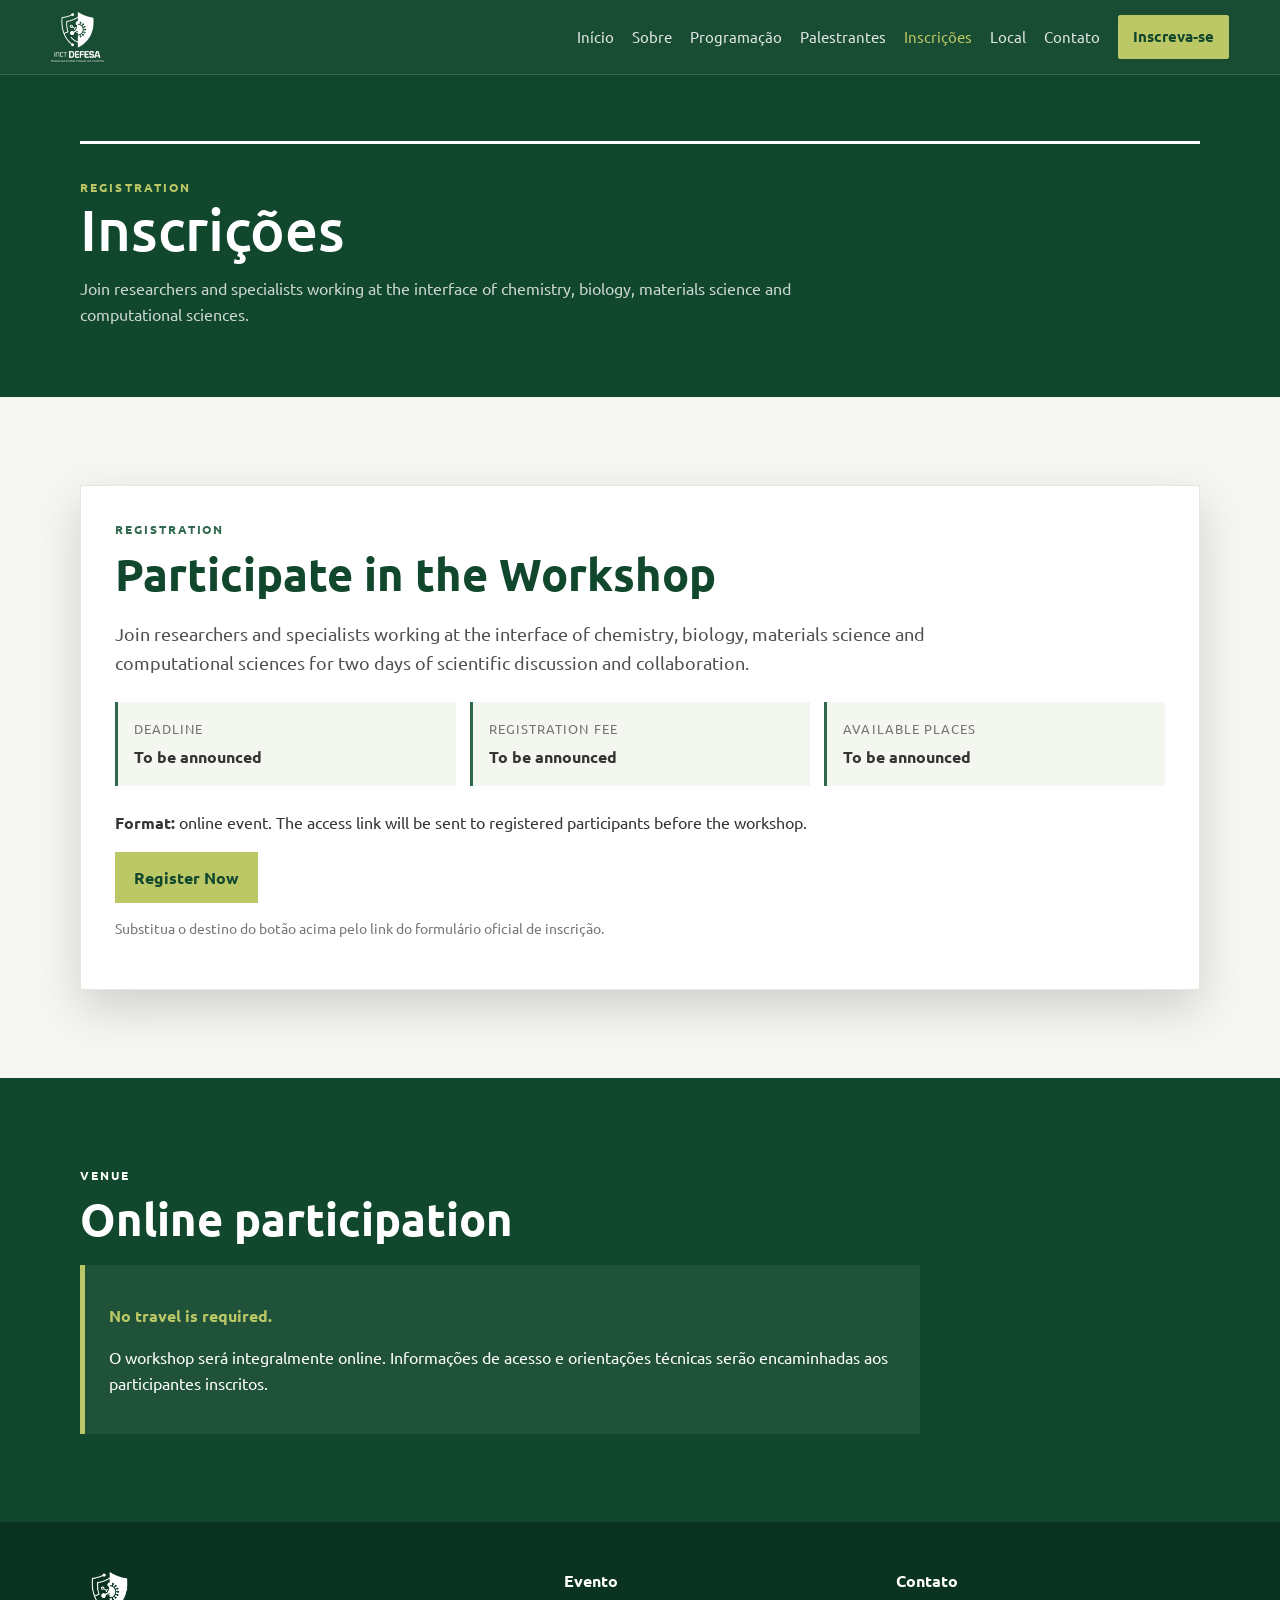
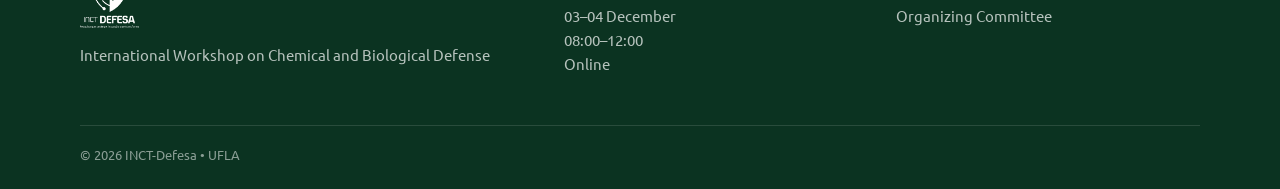
==== inscricoes.html @ 9eddd12d "Update inscricoes.html" ====
<!doctype html><html lang="pt-BR"><head><meta charset="utf-8"><meta name="viewport" content="width=device-width,initial-scale=1"><title>Inscrições | International Workshop</title><link rel="preconnect" href="https://fonts.googleapis.com"><link rel="preconnect" href="https://fonts.gstatic.com" crossorigin><link href="https://fonts.googleapis.com/css2?family=Ubuntu:wght@400;500;700&display=swap" rel="stylesheet"><style>
:root{
  --green-900:#11472d;
  --green-700:#30694e;
  --green-500:#658b58;
  --lime:#bcc766;
  --graphite:#343434;
  --white:#ffffff;
  --offwhite:#f6f7f3;
  --line:rgba(255,255,255,.78);
  --shadow:0 18px 45px rgba(0,0,0,.16);
}

*{box-sizing:border-box}
html{scroll-behavior:smooth}
body{
  margin:0;
  font-family:Ubuntu, Arial, sans-serif;
  color:var(--graphite);
  background:var(--offwhite);
  line-height:1.6;
}
a{color:inherit;text-decoration:none}
img{max-width:100%;display:block}

.site-header{
  position:sticky;
  top:0;
  z-index:100;
  background:rgba(17,71,45,.97);
  border-bottom:1px solid rgba(255,255,255,.14);
  backdrop-filter:blur(10px);
}
.nav-wrap{
  width:min(1180px,92vw);
  margin:auto;
  min-height:74px;
  display:flex;
  align-items:center;
  justify-content:space-between;
  gap:24px;
}
.brand{
  display:flex;
  align-items:center;
  gap:12px;
  color:#fff;
  font-weight:700;
  letter-spacing:.04em;
}
.brand-mark{
  width:42px;height:48px;
  border:2px solid #fff;
  border-radius:5px 5px 16px 16px;
  display:grid;place-items:center;
  font-weight:500;
  position:relative;
}
.brand-mark:before{
  content:"";
  position:absolute;
  inset:5px;
  border-left:1px solid rgba(255,255,255,.75);
}
.brand small{display:block;font-size:.68rem;font-weight:400;letter-spacing:.11em;opacity:.78}
.brand strong{font-size:1rem}
nav{display:flex;align-items:center;gap:18px;flex-wrap:wrap;justify-content:flex-end}
nav a{color:#fff;font-size:.93rem;opacity:.86;transition:.2s}
nav a:hover,nav a.active{opacity:1;color:var(--lime)}
.cta{
  border:1px solid var(--lime);
  background:var(--lime);
  color:var(--green-900)!important;
  padding:9px 14px;
  border-radius:2px;
  font-weight:700;
  opacity:1!important;
}

.hero{
  min-height:calc(100vh - 74px);
  background:var(--green-900);
  color:#fff;
  display:grid;
  grid-template-columns:minmax(190px,23%) 1fr;
}
.visual-rail{
  position:relative;
  overflow:hidden;
  background:
    radial-gradient(circle at 62% 20%, rgba(188,199,102,.15) 0 4%, transparent 4.5%),
    radial-gradient(circle at 35% 56%, rgba(255,255,255,.08) 0 8%, transparent 8.5%),
    linear-gradient(180deg,#0c3824,#154e34);
  border-right:1px solid rgba(255,255,255,.1);
}
.visual-rail:before,
.visual-rail:after{
  content:"";
  position:absolute;
  border:1px solid rgba(255,255,255,.12);
  border-radius:50%;
}
.visual-rail:before{width:280px;height:280px;left:-110px;top:90px;box-shadow:0 0 0 32px rgba(188,199,102,.03),0 0 0 64px rgba(255,255,255,.025)}
.visual-rail:after{width:160px;height:160px;right:-60px;bottom:120px;box-shadow:0 0 0 24px rgba(255,255,255,.03)}
.rail-label{
  position:absolute;
  left:18px;
  top:50%;
  transform:translateY(-50%) rotate(-90deg);
  transform-origin:left top;
  white-space:nowrap;
  font-weight:700;
  letter-spacing:.08em;
  font-size:.84rem;
}
.rail-dots{position:absolute;inset:0;background-image:radial-gradient(rgba(255,255,255,.15) 1px,transparent 1px);background-size:32px 32px;opacity:.14}

.hero-main{
  width:min(930px,88%);
  margin:auto;
  padding:68px 0 76px;
}
.hero-brand{
  display:flex;
  align-items:center;
  justify-content:flex-end;
  gap:12px;
  margin-bottom:22px;
}
.hero-brand .brand-mark{width:52px;height:60px}
.hero-brand strong{font-size:1.35rem;letter-spacing:.03em}
.hero-rule{height:3px;background:#fff;opacity:.86;margin:0 0 46px}
.eyebrow{text-transform:uppercase;letter-spacing:.17em;font-size:.78rem;color:var(--lime);font-weight:700}
h1,h2,h3{font-family:Ubuntu, Arial, sans-serif;line-height:1.08;margin-top:0}
h1{font-size:clamp(2.35rem,5vw,5rem);font-weight:500;max-width:980px;margin-bottom:22px}
.hero-subtitle{font-size:clamp(1rem,1.6vw,1.28rem);max-width:760px;color:rgba(255,255,255,.82);margin-bottom:34px}
.event-meta{display:flex;gap:12px;flex-wrap:wrap;margin:24px 0 34px}
.meta-pill{border:1px solid rgba(255,255,255,.28);padding:9px 13px;background:rgba(255,255,255,.04)}
.hero-actions{display:flex;gap:12px;flex-wrap:wrap}
.btn{display:inline-block;padding:12px 18px;border:1px solid currentColor;font-weight:700;transition:.2s}
.btn-primary{background:var(--lime);color:var(--green-900);border-color:var(--lime)}
.btn-secondary{color:#fff;border-color:rgba(255,255,255,.7)}
.btn:hover{transform:translateY(-1px)}

.section{padding:88px 0}
.container{width:min(1120px,90vw);margin:auto}
.section-kicker{text-transform:uppercase;letter-spacing:.16em;color:var(--green-700);font-size:.76rem;font-weight:700;margin-bottom:10px}
.section h2{font-size:clamp(2rem,3.5vw,3.5rem);color:var(--green-900);margin-bottom:22px}
.lead{font-size:1.13rem;max-width:820px;color:#505050}

.panel{
  background:#fff;
  border:1px solid #e6e8e2;
  box-shadow:var(--shadow);
  padding:28px;
}
.grid-2{display:grid;grid-template-columns:repeat(2,minmax(0,1fr));gap:22px}
.grid-4{display:grid;grid-template-columns:repeat(4,minmax(0,1fr));gap:16px}
.theme-card{background:#fff;border-top:4px solid var(--green-900);padding:24px 20px;min-height:140px;box-shadow:0 10px 28px rgba(0,0,0,.08)}
.theme-card h3{font-size:1.1rem;color:var(--green-900);margin-bottom:9px}
.theme-card p{margin:0;color:#626262;font-size:.94rem}

.dark-section{background:var(--green-900);color:#fff}
.dark-section h2,.dark-section .section-kicker{color:#fff}
.dark-section .lead{color:rgba(255,255,255,.78)}
.online-box{border-left:5px solid var(--lime);padding:22px 24px;background:rgba(255,255,255,.06);max-width:840px}
.online-box strong{color:var(--lime)}

.schedule-day{margin-top:34px}
.schedule-title{display:flex;align-items:end;justify-content:space-between;gap:18px;border-bottom:2px solid var(--green-900);padding-bottom:12px;margin-bottom:0}
.schedule-title h3{margin:0;color:var(--green-900);font-size:1.4rem}
.schedule-row{display:grid;grid-template-columns:130px 1fr;gap:24px;padding:17px 14px;border-bottom:1px solid #e5e5df;background:#fff}
.schedule-row:nth-child(even){background:#f8f9f5}
.schedule-time{font-weight:700;color:var(--green-700)}
.schedule-row strong{color:var(--green-900)}

.speaker-grid{display:grid;grid-template-columns:repeat(2,minmax(0,1fr));gap:22px}
.speaker-card{background:#fff;border:1px solid #e5e8e1;display:grid;grid-template-columns:150px 1fr;min-height:210px}
.speaker-photo{background:linear-gradient(145deg,var(--green-700),var(--green-900));display:grid;place-items:center;color:rgba(255,255,255,.75);font-size:.8rem;text-align:center;padding:12px}
.speaker-info{padding:22px}
.speaker-info h3{color:var(--green-900);margin-bottom:8px}
.speaker-info p{margin:.35rem 0;color:#5f5f5f}

.registration-box{background:#fff;border:1px solid #e5e8e1;padding:34px;box-shadow:var(--shadow)}
.registration-list{display:grid;grid-template-columns:repeat(3,minmax(0,1fr));gap:14px;margin:24px 0}
.registration-list div{background:#f4f6f0;border-left:3px solid var(--green-700);padding:16px}
.registration-list small{display:block;text-transform:uppercase;letter-spacing:.08em;color:#737373;margin-bottom:5px}

.site-footer{background:#0b3321;color:#fff;padding:50px 0 24px}
.footer-grid{display:grid;grid-template-columns:1.5fr 1fr 1fr;gap:28px}
.site-footer h3{font-size:1rem;margin-bottom:10px}
.site-footer p,.site-footer a{color:rgba(255,255,255,.7);font-size:.93rem}
.footer-bottom{border-top:1px solid rgba(255,255,255,.12);margin-top:34px;padding-top:18px;font-size:.82rem;color:rgba(255,255,255,.52)}

.page-hero{background:var(--green-900);color:#fff;padding:66px 0 54px}
.page-hero .container{border-top:3px solid #fff;padding-top:34px}
.page-hero h1{font-size:clamp(2.3rem,4.5vw,4.7rem);margin-bottom:12px}
.page-hero p{max-width:760px;color:rgba(255,255,255,.78)}

@media (max-width:900px){
  nav{gap:11px}nav a{font-size:.84rem}
  .hero{grid-template-columns:1fr}.visual-rail{display:none}.hero-main{width:min(92%,850px)}
  .grid-4{grid-template-columns:repeat(2,minmax(0,1fr))}
  .speaker-grid{grid-template-columns:1fr}
  .footer-grid{grid-template-columns:1fr 1fr}
  .registration-list{grid-template-columns:1fr}
}
@media (max-width:680px){
  .nav-wrap{align-items:flex-start;padding:14px 0;flex-direction:column}
  nav{justify-content:flex-start}
  .grid-2,.grid-4{grid-template-columns:1fr}
  .schedule-row{grid-template-columns:1fr;gap:4px}
  .speaker-card{grid-template-columns:1fr}.speaker-photo{min-height:120px}
  .footer-grid{grid-template-columns:1fr}
  h1{font-size:2.5rem}
}


/* ===== LOGOS OFICIAIS ===== */
.site-header .brand img {
  height: 50px;
  width: auto;
  max-width: 185px;
  object-fit: contain;
  display: block;
}
.hero-brand img {
  height: 82px;
  width: auto;
  max-width: 280px;
  object-fit: contain;
  display: block;
}
.site-footer .brand img {
  height: 56px;
  width: auto;
  max-width: 200px;
  object-fit: contain;
  display: block;
}
@media (max-width:680px){
  .site-header .brand img { height: 44px; max-width: 165px; }
  .hero-brand img { height: 64px; max-width: 220px; }
  .site-footer .brand img { height: 50px; max-width: 180px; }
}

</style></head><body>
<header class="site-header"><div class="nav-wrap"><a class="brand" href="index.html"><img src="Logo3.png" alt="Logo oficial do INCT-Defesa"></a><nav><a href="index.html">Início</a><a href="sobre.html">Sobre</a><a href="programacao.html">Programação</a><a href="palestrantes.html">Palestrantes</a><a class="active" href="inscricoes.html">Inscrições</a><a href="index.html#local">Local</a><a href="index.html#contato">Contato</a><a class="cta" href="inscricoes.html">Inscreva-se</a></nav></div></header>
<section class="page-hero"><div class="container"><div class="eyebrow">Registration</div><h1>Inscrições</h1><p>Join researchers and specialists working at the interface of chemistry, biology, materials science and computational sciences.</p></div></section>
<main class="section"><div class="container"><div class="registration-box"><div class="section-kicker">Registration</div><h2>Participate in the Workshop</h2><p class="lead">Join researchers and specialists working at the interface of chemistry, biology, materials science and computational sciences for two days of scientific discussion and collaboration.</p>
<div class="registration-list"><div><small>Deadline</small><strong>To be announced</strong></div><div><small>Registration fee</small><strong>To be announced</strong></div><div><small>Available places</small><strong>To be announced</strong></div></div>
<p><strong>Format:</strong> online event. The access link will be sent to registered participants before the workshop.</p>
<a class="btn btn-primary" href="#" aria-label="Inserir link do formulário de inscrição">Register Now</a>
<p style="margin-top:14px;color:#777;font-size:.9rem">Substitua o destino do botão acima pelo link do formulário oficial de inscrição.</p></div></div></main>
<section class="section dark-section"><div class="container"><div class="section-kicker">Venue</div><h2>Online participation</h2><div class="online-box"><p><strong>No travel is required.</strong></p><p>O workshop será integralmente online. Informações de acesso e orientações técnicas serão encaminhadas aos participantes inscritos.</p></div></div></section>
<footer class="site-footer"><div class="container"><div class="footer-grid"><div><div class="brand"><img src="Logo3.png" alt="Logo oficial do INCT-Defesa"></div><p>International Workshop on Chemical and Biological Defense</p></div><div><h3>Evento</h3><p>03–04 December<br>08:00–12:00<br>Online</p></div><div><h3>Contato</h3><p><a href="index.html#contato">Organizing Committee</a></p></div></div><div class="footer-bottom">© 2026 INCT-Defesa • UFLA</div></div></footer>
</body></html>
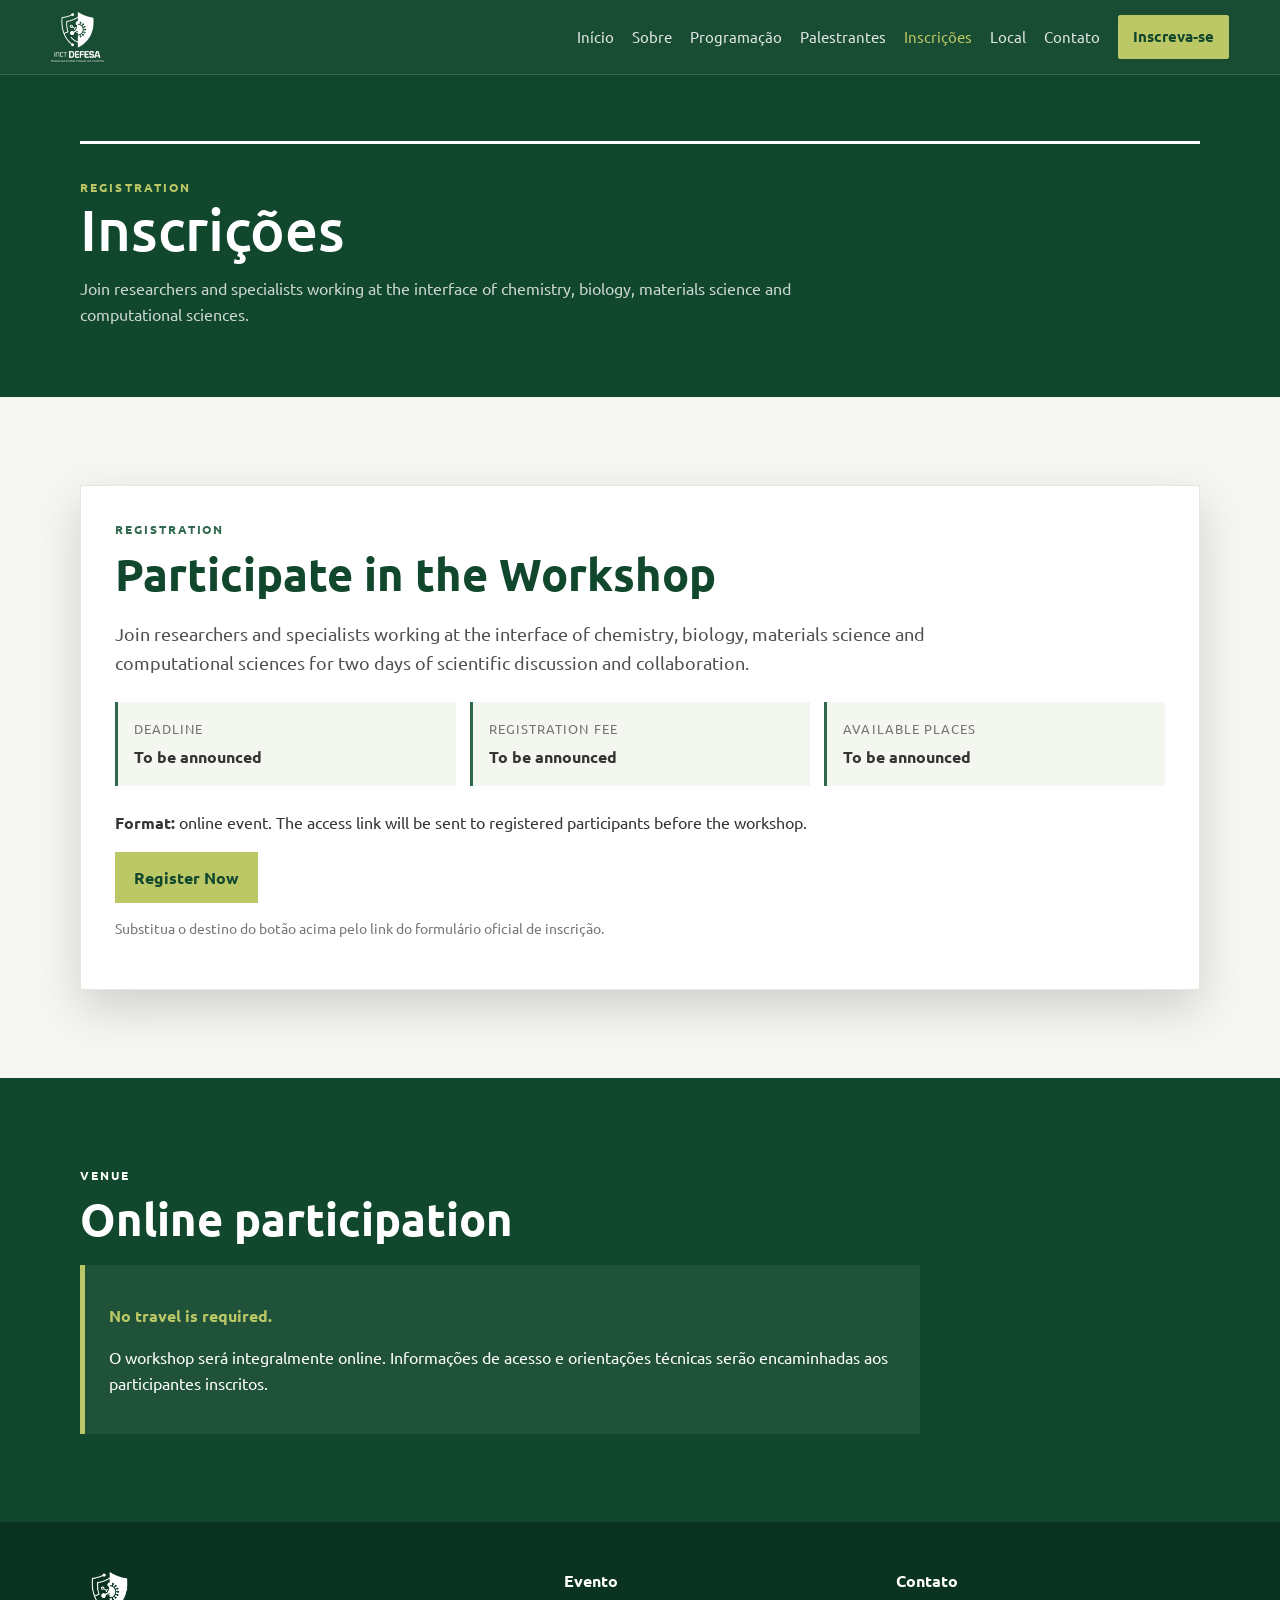
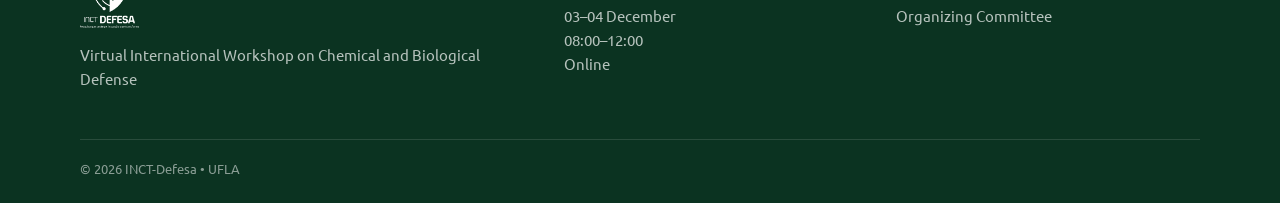
==== commit e1a2587d: "Update footer text for the workshop description" ====
--- a/inscricoes.html
+++ b/inscricoes.html
@@ -253,5 +253,5 @@
 <a class="btn btn-primary" href="#" aria-label="Inserir link do formulário de inscrição">Register Now</a>
 <p style="margin-top:14px;color:#777;font-size:.9rem">Substitua o destino do botão acima pelo link do formulário oficial de inscrição.</p></div></div></main>
 <section class="section dark-section"><div class="container"><div class="section-kicker">Venue</div><h2>Online participation</h2><div class="online-box"><p><strong>No travel is required.</strong></p><p>O workshop será integralmente online. Informações de acesso e orientações técnicas serão encaminhadas aos participantes inscritos.</p></div></div></section>
-<footer class="site-footer"><div class="container"><div class="footer-grid"><div><div class="brand"><img src="Logo3.png" alt="Logo oficial do INCT-Defesa"></div><p>International Workshop on Chemical and Biological Defense</p></div><div><h3>Evento</h3><p>03–04 December<br>08:00–12:00<br>Online</p></div><div><h3>Contato</h3><p><a href="index.html#contato">Organizing Committee</a></p></div></div><div class="footer-bottom">© 2026 INCT-Defesa • UFLA</div></div></footer>
+<footer class="site-footer"><div class="container"><div class="footer-grid"><div><div class="brand"><img src="Logo3.png" alt="Logo oficial do INCT-Defesa"></div><p> Virtual International Workshop on Chemical and Biological Defense</p></div><div><h3>Evento</h3><p>03–04 December<br>08:00–12:00<br>Online</p></div><div><h3>Contato</h3><p><a href="index.html#contato">Organizing Committee</a></p></div></div><div class="footer-bottom">© 2026 INCT-Defesa • UFLA</div></div></footer>
 </body></html>
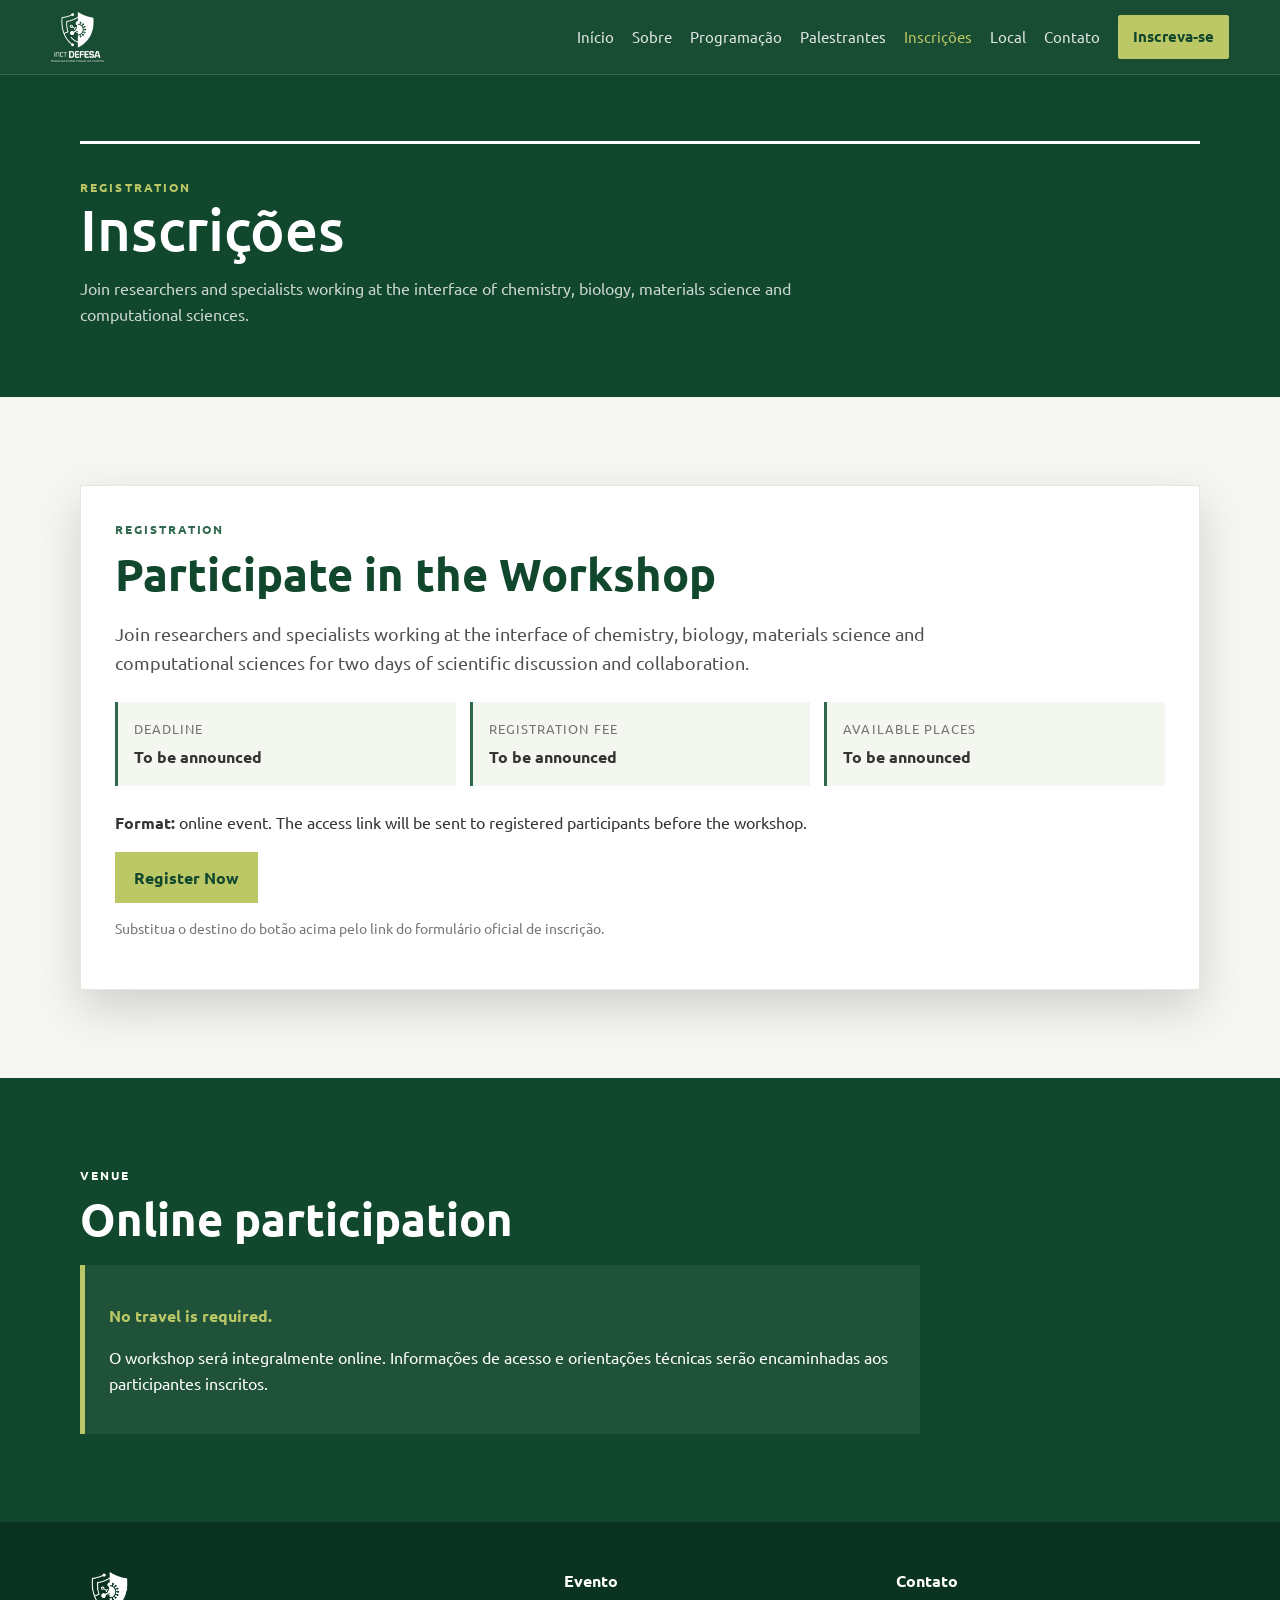
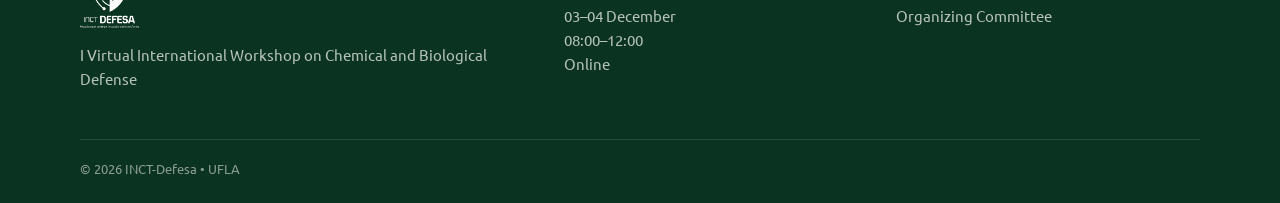
==== commit bb963fbd: "Update footer text for the workshop details" ====
--- a/inscricoes.html
+++ b/inscricoes.html
@@ -253,5 +253,5 @@
 <a class="btn btn-primary" href="#" aria-label="Inserir link do formulário de inscrição">Register Now</a>
 <p style="margin-top:14px;color:#777;font-size:.9rem">Substitua o destino do botão acima pelo link do formulário oficial de inscrição.</p></div></div></main>
 <section class="section dark-section"><div class="container"><div class="section-kicker">Venue</div><h2>Online participation</h2><div class="online-box"><p><strong>No travel is required.</strong></p><p>O workshop será integralmente online. Informações de acesso e orientações técnicas serão encaminhadas aos participantes inscritos.</p></div></div></section>
-<footer class="site-footer"><div class="container"><div class="footer-grid"><div><div class="brand"><img src="Logo3.png" alt="Logo oficial do INCT-Defesa"></div><p> Virtual International Workshop on Chemical and Biological Defense</p></div><div><h3>Evento</h3><p>03–04 December<br>08:00–12:00<br>Online</p></div><div><h3>Contato</h3><p><a href="index.html#contato">Organizing Committee</a></p></div></div><div class="footer-bottom">© 2026 INCT-Defesa • UFLA</div></div></footer>
+<footer class="site-footer"><div class="container"><div class="footer-grid"><div><div class="brand"><img src="Logo3.png" alt="Logo oficial do INCT-Defesa"></div><p> I Virtual International Workshop on Chemical and Biological Defense</p></div><div><h3>Evento</h3><p>03–04 December<br>08:00–12:00<br>Online</p></div><div><h3>Contato</h3><p><a href="index.html#contato">Organizing Committee</a></p></div></div><div class="footer-bottom">© 2026 INCT-Defesa • UFLA</div></div></footer>
 </body></html>
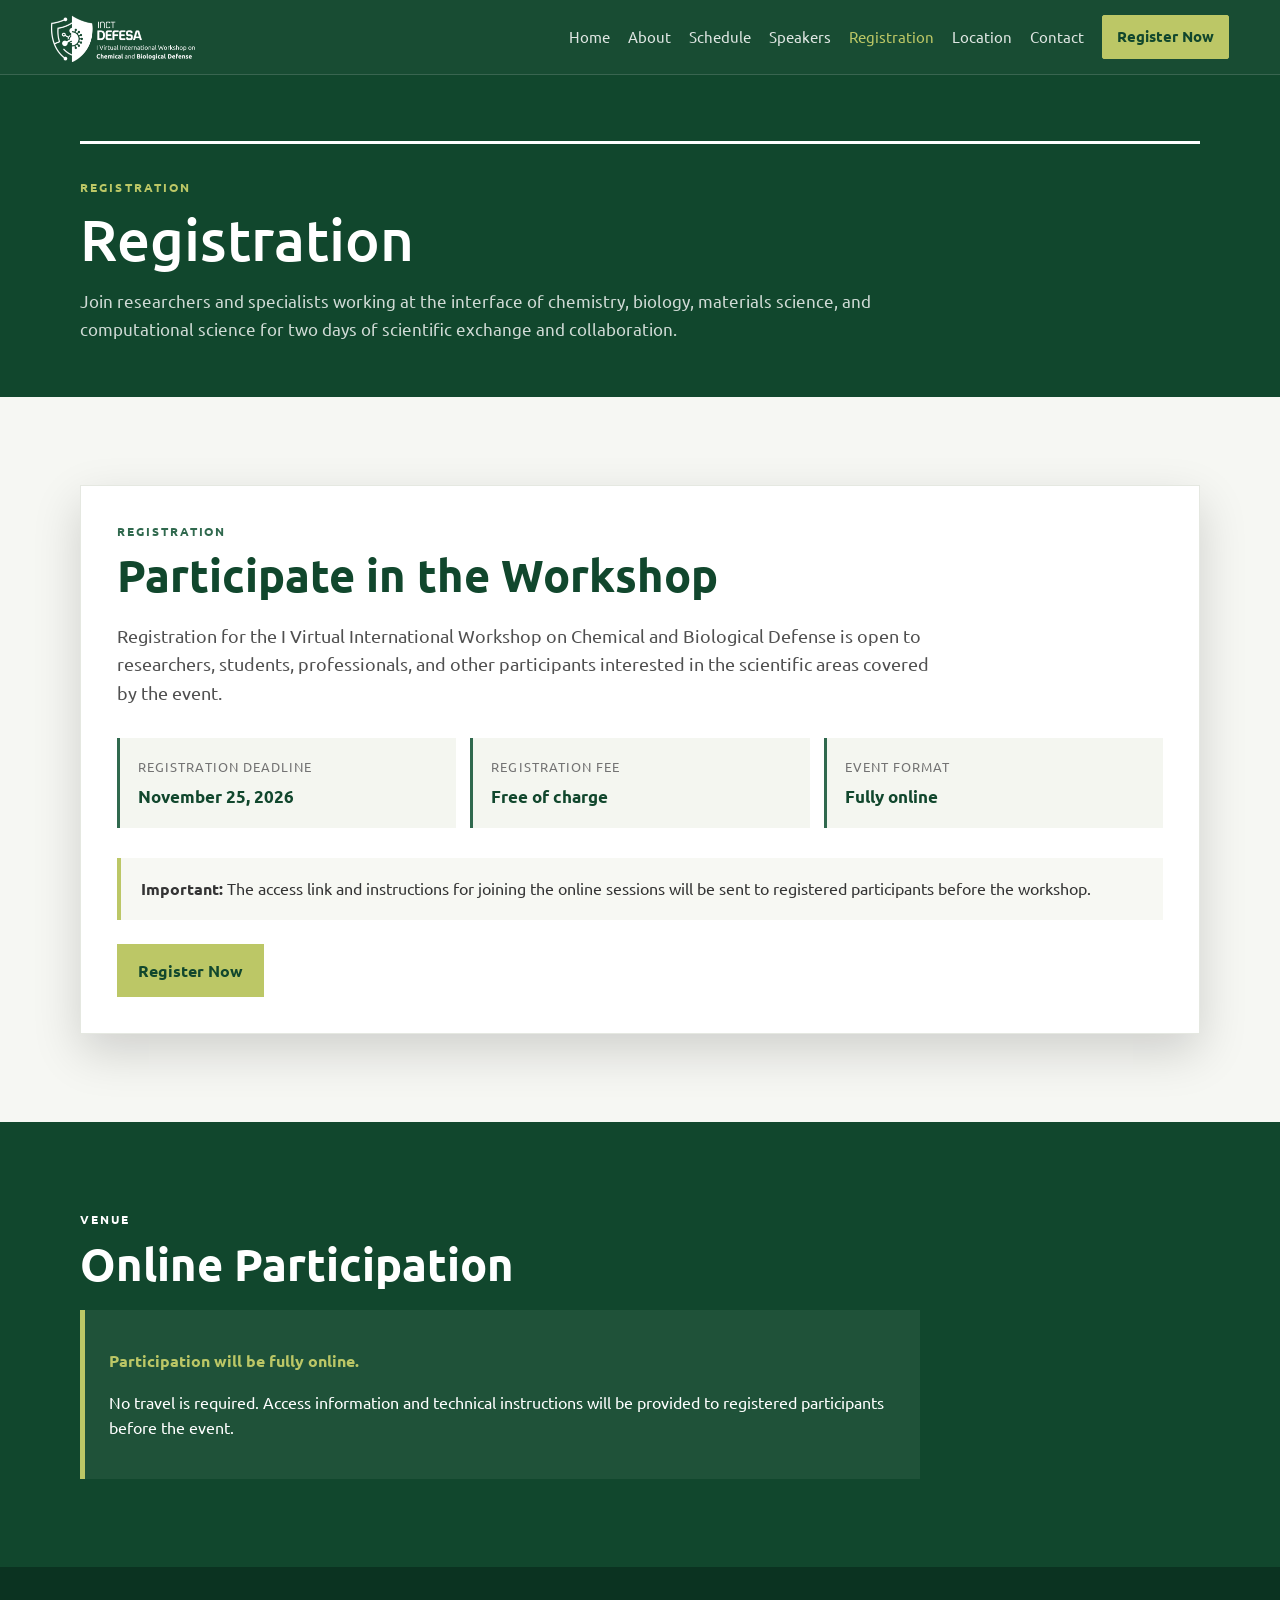
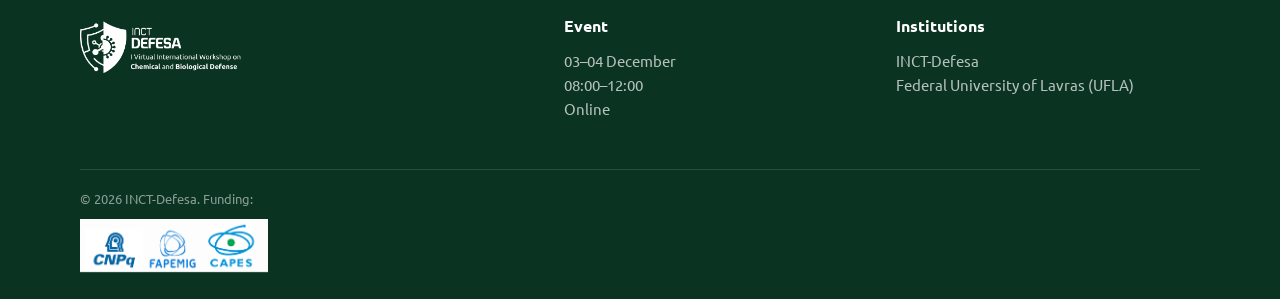
==== commit 18e5ecf3: "Revise registration page for virtual workshop Updated the HTML structure and content for the registr" ====
--- a/inscricoes.html
+++ b/inscricoes.html
@@ -1,257 +1,735 @@
-<!doctype html><html lang="pt-BR"><head><meta charset="utf-8"><meta name="viewport" content="width=device-width,initial-scale=1"><title>Inscrições | International Workshop</title><link rel="preconnect" href="https://fonts.googleapis.com"><link rel="preconnect" href="https://fonts.gstatic.com" crossorigin><link href="https://fonts.googleapis.com/css2?family=Ubuntu:wght@400;500;700&display=swap" rel="stylesheet"><style>
-:root{
-  --green-900:#11472d;
-  --green-700:#30694e;
-  --green-500:#658b58;
-  --lime:#bcc766;
-  --graphite:#343434;
-  --white:#ffffff;
-  --offwhite:#f6f7f3;
-  --line:rgba(255,255,255,.78);
-  --shadow:0 18px 45px rgba(0,0,0,.16);
-}
-
-*{box-sizing:border-box}
-html{scroll-behavior:smooth}
-body{
-  margin:0;
-  font-family:Ubuntu, Arial, sans-serif;
-  color:var(--graphite);
-  background:var(--offwhite);
-  line-height:1.6;
-}
-a{color:inherit;text-decoration:none}
-img{max-width:100%;display:block}
-
-.site-header{
-  position:sticky;
-  top:0;
-  z-index:100;
-  background:rgba(17,71,45,.97);
-  border-bottom:1px solid rgba(255,255,255,.14);
-  backdrop-filter:blur(10px);
-}
-.nav-wrap{
-  width:min(1180px,92vw);
-  margin:auto;
-  min-height:74px;
-  display:flex;
-  align-items:center;
-  justify-content:space-between;
-  gap:24px;
-}
-.brand{
-  display:flex;
-  align-items:center;
-  gap:12px;
-  color:#fff;
-  font-weight:700;
-  letter-spacing:.04em;
-}
-.brand-mark{
-  width:42px;height:48px;
-  border:2px solid #fff;
-  border-radius:5px 5px 16px 16px;
-  display:grid;place-items:center;
-  font-weight:500;
-  position:relative;
-}
-.brand-mark:before{
-  content:"";
-  position:absolute;
-  inset:5px;
-  border-left:1px solid rgba(255,255,255,.75);
-}
-.brand small{display:block;font-size:.68rem;font-weight:400;letter-spacing:.11em;opacity:.78}
-.brand strong{font-size:1rem}
-nav{display:flex;align-items:center;gap:18px;flex-wrap:wrap;justify-content:flex-end}
-nav a{color:#fff;font-size:.93rem;opacity:.86;transition:.2s}
-nav a:hover,nav a.active{opacity:1;color:var(--lime)}
-.cta{
-  border:1px solid var(--lime);
-  background:var(--lime);
-  color:var(--green-900)!important;
-  padding:9px 14px;
-  border-radius:2px;
-  font-weight:700;
-  opacity:1!important;
-}
-
-.hero{
-  min-height:calc(100vh - 74px);
-  background:var(--green-900);
-  color:#fff;
-  display:grid;
-  grid-template-columns:minmax(190px,23%) 1fr;
-}
-.visual-rail{
-  position:relative;
-  overflow:hidden;
-  background:
-    radial-gradient(circle at 62% 20%, rgba(188,199,102,.15) 0 4%, transparent 4.5%),
-    radial-gradient(circle at 35% 56%, rgba(255,255,255,.08) 0 8%, transparent 8.5%),
-    linear-gradient(180deg,#0c3824,#154e34);
-  border-right:1px solid rgba(255,255,255,.1);
-}
-.visual-rail:before,
-.visual-rail:after{
-  content:"";
-  position:absolute;
-  border:1px solid rgba(255,255,255,.12);
-  border-radius:50%;
-}
-.visual-rail:before{width:280px;height:280px;left:-110px;top:90px;box-shadow:0 0 0 32px rgba(188,199,102,.03),0 0 0 64px rgba(255,255,255,.025)}
-.visual-rail:after{width:160px;height:160px;right:-60px;bottom:120px;box-shadow:0 0 0 24px rgba(255,255,255,.03)}
-.rail-label{
-  position:absolute;
-  left:18px;
-  top:50%;
-  transform:translateY(-50%) rotate(-90deg);
-  transform-origin:left top;
-  white-space:nowrap;
-  font-weight:700;
-  letter-spacing:.08em;
-  font-size:.84rem;
-}
-.rail-dots{position:absolute;inset:0;background-image:radial-gradient(rgba(255,255,255,.15) 1px,transparent 1px);background-size:32px 32px;opacity:.14}
-
-.hero-main{
-  width:min(930px,88%);
-  margin:auto;
-  padding:68px 0 76px;
-}
-.hero-brand{
-  display:flex;
-  align-items:center;
-  justify-content:flex-end;
-  gap:12px;
-  margin-bottom:22px;
-}
-.hero-brand .brand-mark{width:52px;height:60px}
-.hero-brand strong{font-size:1.35rem;letter-spacing:.03em}
-.hero-rule{height:3px;background:#fff;opacity:.86;margin:0 0 46px}
-.eyebrow{text-transform:uppercase;letter-spacing:.17em;font-size:.78rem;color:var(--lime);font-weight:700}
-h1,h2,h3{font-family:Ubuntu, Arial, sans-serif;line-height:1.08;margin-top:0}
-h1{font-size:clamp(2.35rem,5vw,5rem);font-weight:500;max-width:980px;margin-bottom:22px}
-.hero-subtitle{font-size:clamp(1rem,1.6vw,1.28rem);max-width:760px;color:rgba(255,255,255,.82);margin-bottom:34px}
-.event-meta{display:flex;gap:12px;flex-wrap:wrap;margin:24px 0 34px}
-.meta-pill{border:1px solid rgba(255,255,255,.28);padding:9px 13px;background:rgba(255,255,255,.04)}
-.hero-actions{display:flex;gap:12px;flex-wrap:wrap}
-.btn{display:inline-block;padding:12px 18px;border:1px solid currentColor;font-weight:700;transition:.2s}
-.btn-primary{background:var(--lime);color:var(--green-900);border-color:var(--lime)}
-.btn-secondary{color:#fff;border-color:rgba(255,255,255,.7)}
-.btn:hover{transform:translateY(-1px)}
-
-.section{padding:88px 0}
-.container{width:min(1120px,90vw);margin:auto}
-.section-kicker{text-transform:uppercase;letter-spacing:.16em;color:var(--green-700);font-size:.76rem;font-weight:700;margin-bottom:10px}
-.section h2{font-size:clamp(2rem,3.5vw,3.5rem);color:var(--green-900);margin-bottom:22px}
-.lead{font-size:1.13rem;max-width:820px;color:#505050}
-
-.panel{
-  background:#fff;
-  border:1px solid #e6e8e2;
-  box-shadow:var(--shadow);
-  padding:28px;
-}
-.grid-2{display:grid;grid-template-columns:repeat(2,minmax(0,1fr));gap:22px}
-.grid-4{display:grid;grid-template-columns:repeat(4,minmax(0,1fr));gap:16px}
-.theme-card{background:#fff;border-top:4px solid var(--green-900);padding:24px 20px;min-height:140px;box-shadow:0 10px 28px rgba(0,0,0,.08)}
-.theme-card h3{font-size:1.1rem;color:var(--green-900);margin-bottom:9px}
-.theme-card p{margin:0;color:#626262;font-size:.94rem}
-
-.dark-section{background:var(--green-900);color:#fff}
-.dark-section h2,.dark-section .section-kicker{color:#fff}
-.dark-section .lead{color:rgba(255,255,255,.78)}
-.online-box{border-left:5px solid var(--lime);padding:22px 24px;background:rgba(255,255,255,.06);max-width:840px}
-.online-box strong{color:var(--lime)}
-
-.schedule-day{margin-top:34px}
-.schedule-title{display:flex;align-items:end;justify-content:space-between;gap:18px;border-bottom:2px solid var(--green-900);padding-bottom:12px;margin-bottom:0}
-.schedule-title h3{margin:0;color:var(--green-900);font-size:1.4rem}
-.schedule-row{display:grid;grid-template-columns:130px 1fr;gap:24px;padding:17px 14px;border-bottom:1px solid #e5e5df;background:#fff}
-.schedule-row:nth-child(even){background:#f8f9f5}
-.schedule-time{font-weight:700;color:var(--green-700)}
-.schedule-row strong{color:var(--green-900)}
-
-.speaker-grid{display:grid;grid-template-columns:repeat(2,minmax(0,1fr));gap:22px}
-.speaker-card{background:#fff;border:1px solid #e5e8e1;display:grid;grid-template-columns:150px 1fr;min-height:210px}
-.speaker-photo{background:linear-gradient(145deg,var(--green-700),var(--green-900));display:grid;place-items:center;color:rgba(255,255,255,.75);font-size:.8rem;text-align:center;padding:12px}
-.speaker-info{padding:22px}
-.speaker-info h3{color:var(--green-900);margin-bottom:8px}
-.speaker-info p{margin:.35rem 0;color:#5f5f5f}
-
-.registration-box{background:#fff;border:1px solid #e5e8e1;padding:34px;box-shadow:var(--shadow)}
-.registration-list{display:grid;grid-template-columns:repeat(3,minmax(0,1fr));gap:14px;margin:24px 0}
-.registration-list div{background:#f4f6f0;border-left:3px solid var(--green-700);padding:16px}
-.registration-list small{display:block;text-transform:uppercase;letter-spacing:.08em;color:#737373;margin-bottom:5px}
-
-.site-footer{background:#0b3321;color:#fff;padding:50px 0 24px}
-.footer-grid{display:grid;grid-template-columns:1.5fr 1fr 1fr;gap:28px}
-.site-footer h3{font-size:1rem;margin-bottom:10px}
-.site-footer p,.site-footer a{color:rgba(255,255,255,.7);font-size:.93rem}
-.footer-bottom{border-top:1px solid rgba(255,255,255,.12);margin-top:34px;padding-top:18px;font-size:.82rem;color:rgba(255,255,255,.52)}
-
-.page-hero{background:var(--green-900);color:#fff;padding:66px 0 54px}
-.page-hero .container{border-top:3px solid #fff;padding-top:34px}
-.page-hero h1{font-size:clamp(2.3rem,4.5vw,4.7rem);margin-bottom:12px}
-.page-hero p{max-width:760px;color:rgba(255,255,255,.78)}
-
-@media (max-width:900px){
-  nav{gap:11px}nav a{font-size:.84rem}
-  .hero{grid-template-columns:1fr}.visual-rail{display:none}.hero-main{width:min(92%,850px)}
-  .grid-4{grid-template-columns:repeat(2,minmax(0,1fr))}
-  .speaker-grid{grid-template-columns:1fr}
-  .footer-grid{grid-template-columns:1fr 1fr}
-  .registration-list{grid-template-columns:1fr}
-}
-@media (max-width:680px){
-  .nav-wrap{align-items:flex-start;padding:14px 0;flex-direction:column}
-  nav{justify-content:flex-start}
-  .grid-2,.grid-4{grid-template-columns:1fr}
-  .schedule-row{grid-template-columns:1fr;gap:4px}
-  .speaker-card{grid-template-columns:1fr}.speaker-photo{min-height:120px}
-  .footer-grid{grid-template-columns:1fr}
-  h1{font-size:2.5rem}
-}
-
-
-/* ===== LOGOS OFICIAIS ===== */
-.site-header .brand img {
-  height: 50px;
-  width: auto;
-  max-width: 185px;
-  object-fit: contain;
-  display: block;
-}
-.hero-brand img {
-  height: 82px;
-  width: auto;
-  max-width: 280px;
-  object-fit: contain;
-  display: block;
-}
-.site-footer .brand img {
-  height: 56px;
-  width: auto;
-  max-width: 200px;
-  object-fit: contain;
-  display: block;
-}
-@media (max-width:680px){
-  .site-header .brand img { height: 44px; max-width: 165px; }
-  .hero-brand img { height: 64px; max-width: 220px; }
-  .site-footer .brand img { height: 50px; max-width: 180px; }
-}
-
-</style></head><body>
-<header class="site-header"><div class="nav-wrap"><a class="brand" href="index.html"><img src="Logo3.png" alt="Logo oficial do INCT-Defesa"></a><nav><a href="index.html">Início</a><a href="sobre.html">Sobre</a><a href="programacao.html">Programação</a><a href="palestrantes.html">Palestrantes</a><a class="active" href="inscricoes.html">Inscrições</a><a href="index.html#local">Local</a><a href="index.html#contato">Contato</a><a class="cta" href="inscricoes.html">Inscreva-se</a></nav></div></header>
-<section class="page-hero"><div class="container"><div class="eyebrow">Registration</div><h1>Inscrições</h1><p>Join researchers and specialists working at the interface of chemistry, biology, materials science and computational sciences.</p></div></section>
-<main class="section"><div class="container"><div class="registration-box"><div class="section-kicker">Registration</div><h2>Participate in the Workshop</h2><p class="lead">Join researchers and specialists working at the interface of chemistry, biology, materials science and computational sciences for two days of scientific discussion and collaboration.</p>
-<div class="registration-list"><div><small>Deadline</small><strong>To be announced</strong></div><div><small>Registration fee</small><strong>To be announced</strong></div><div><small>Available places</small><strong>To be announced</strong></div></div>
-<p><strong>Format:</strong> online event. The access link will be sent to registered participants before the workshop.</p>
-<a class="btn btn-primary" href="#" aria-label="Inserir link do formulário de inscrição">Register Now</a>
-<p style="margin-top:14px;color:#777;font-size:.9rem">Substitua o destino do botão acima pelo link do formulário oficial de inscrição.</p></div></div></main>
-<section class="section dark-section"><div class="container"><div class="section-kicker">Venue</div><h2>Online participation</h2><div class="online-box"><p><strong>No travel is required.</strong></p><p>O workshop será integralmente online. Informações de acesso e orientações técnicas serão encaminhadas aos participantes inscritos.</p></div></div></section>
-<footer class="site-footer"><div class="container"><div class="footer-grid"><div><div class="brand"><img src="Logo3.png" alt="Logo oficial do INCT-Defesa"></div><p> I Virtual International Workshop on Chemical and Biological Defense</p></div><div><h3>Evento</h3><p>03–04 December<br>08:00–12:00<br>Online</p></div><div><h3>Contato</h3><p><a href="index.html#contato">Organizing Committee</a></p></div></div><div class="footer-bottom">© 2026 INCT-Defesa • UFLA</div></div></footer>
-</body></html>
+<!doctype html>
+<html lang="en">
+
+<head>
+  <meta charset="utf-8">
+  <meta name="viewport" content="width=device-width, initial-scale=1">
+
+  <title>Registration | I Virtual International Workshop on Chemical and Biological Defense</title>
+
+  <meta name="description"
+        content="Registration for the I Virtual International Workshop on Chemical and Biological Defense organized by INCT-Defesa.">
+
+  <link rel="preconnect" href="https://fonts.googleapis.com">
+  <link rel="preconnect" href="https://fonts.gstatic.com" crossorigin>
+
+  <link href="https://fonts.googleapis.com/css2?family=Ubuntu:wght@400;500;700&display=swap"
+        rel="stylesheet">
+
+  <style>
+
+    :root{
+      --green-900:#11472d;
+      --green-700:#30694e;
+      --green-500:#658b58;
+      --lime:#bcc766;
+      --graphite:#343434;
+      --white:#ffffff;
+      --offwhite:#f6f7f3;
+      --line:rgba(255,255,255,.78);
+      --shadow:0 18px 45px rgba(0,0,0,.16);
+    }
+
+    *{
+      box-sizing:border-box;
+    }
+
+    html{
+      scroll-behavior:smooth;
+    }
+
+    body{
+      margin:0;
+      font-family:Ubuntu, Arial, sans-serif;
+      color:var(--graphite);
+      background:var(--offwhite);
+      line-height:1.6;
+    }
+
+    a{
+      color:inherit;
+      text-decoration:none;
+    }
+
+    img{
+      max-width:100%;
+      display:block;
+    }
+
+
+    /* =========================
+       HEADER
+    ========================= */
+
+    .site-header{
+      position:sticky;
+      top:0;
+      z-index:100;
+      background:rgba(17,71,45,.97);
+      border-bottom:1px solid rgba(255,255,255,.14);
+      backdrop-filter:blur(10px);
+    }
+
+    .nav-wrap{
+      width:min(1180px,92vw);
+      margin:auto;
+      min-height:74px;
+      display:flex;
+      align-items:center;
+      justify-content:space-between;
+      gap:24px;
+    }
+
+    .brand{
+      display:flex;
+      align-items:center;
+      gap:12px;
+      color:#fff;
+      font-weight:700;
+      letter-spacing:.04em;
+    }
+
+    nav{
+      display:flex;
+      align-items:center;
+      gap:18px;
+      flex-wrap:wrap;
+      justify-content:flex-end;
+    }
+
+    nav a{
+      color:#fff;
+      font-size:.93rem;
+      opacity:.86;
+      transition:.2s;
+    }
+
+    nav a:hover,
+    nav a.active{
+      opacity:1;
+      color:var(--lime);
+    }
+
+    .cta{
+      border:1px solid var(--lime);
+      background:var(--lime);
+      color:var(--green-900)!important;
+      padding:9px 14px;
+      border-radius:2px;
+      font-weight:700;
+      opacity:1!important;
+    }
+
+
+    /* =========================
+       PAGE HERO
+    ========================= */
+
+    .page-hero{
+      background:var(--green-900);
+      color:#fff;
+      padding:66px 0 54px;
+    }
+
+    .container{
+      width:min(1120px,90vw);
+      margin:auto;
+    }
+
+    .page-hero .container{
+      border-top:3px solid #fff;
+      padding-top:34px;
+    }
+
+    .eyebrow{
+      text-transform:uppercase;
+      letter-spacing:.17em;
+      font-size:.78rem;
+      color:var(--lime);
+      font-weight:700;
+    }
+
+    h1,
+    h2,
+    h3{
+      font-family:Ubuntu, Arial, sans-serif;
+      line-height:1.08;
+      margin-top:0;
+    }
+
+    .page-hero h1{
+      font-size:clamp(2.3rem,4.5vw,4.7rem);
+      margin:10px 0 14px;
+      font-weight:500;
+    }
+
+    .page-hero p{
+      max-width:800px;
+      color:rgba(255,255,255,.80);
+      font-size:1.08rem;
+      margin-bottom:0;
+    }
+
+
+    /* =========================
+       CONTENT
+    ========================= */
+
+    .section{
+      padding:88px 0;
+    }
+
+    .section-kicker{
+      text-transform:uppercase;
+      letter-spacing:.16em;
+      color:var(--green-700);
+      font-size:.76rem;
+      font-weight:700;
+      margin-bottom:10px;
+    }
+
+    .section h2{
+      font-size:clamp(2rem,3.5vw,3.5rem);
+      color:var(--green-900);
+      margin-bottom:22px;
+    }
+
+    .lead{
+      font-size:1.13rem;
+      max-width:820px;
+      color:#505050;
+    }
+
+
+    /* =========================
+       REGISTRATION
+    ========================= */
+
+    .registration-box{
+      background:#fff;
+      border:1px solid #e5e8e1;
+      padding:36px;
+      box-shadow:var(--shadow);
+    }
+
+    .registration-list{
+      display:grid;
+      grid-template-columns:repeat(3,minmax(0,1fr));
+      gap:14px;
+      margin:30px 0;
+    }
+
+    .registration-list div{
+      background:#f4f6f0;
+      border-left:3px solid var(--green-700);
+      padding:18px;
+    }
+
+    .registration-list small{
+      display:block;
+      text-transform:uppercase;
+      letter-spacing:.08em;
+      color:#737373;
+      margin-bottom:5px;
+    }
+
+    .registration-list strong{
+      color:var(--green-900);
+      font-size:1.08rem;
+    }
+
+    .registration-note{
+      margin:24px 0;
+      padding:18px 20px;
+      background:#f7f8f3;
+      border-left:4px solid var(--lime);
+    }
+
+    .btn{
+      display:inline-block;
+      padding:13px 20px;
+      border:1px solid currentColor;
+      font-weight:700;
+      transition:.2s;
+    }
+
+    .btn-primary{
+      background:var(--lime);
+      color:var(--green-900);
+      border-color:var(--lime);
+    }
+
+    .btn:hover{
+      transform:translateY(-1px);
+    }
+
+
+    /* =========================
+       ONLINE EVENT
+    ========================= */
+
+    .dark-section{
+      background:var(--green-900);
+      color:#fff;
+    }
+
+    .dark-section h2,
+    .dark-section .section-kicker{
+      color:#fff;
+    }
+
+    .online-box{
+      border-left:5px solid var(--lime);
+      padding:22px 24px;
+      background:rgba(255,255,255,.06);
+      max-width:840px;
+    }
+
+    .online-box strong{
+      color:var(--lime);
+    }
+
+
+    /* =========================
+       FOOTER
+    ========================= */
+
+    .site-footer{
+      background:#0b3321;
+      color:#fff;
+      padding:50px 0 24px;
+    }
+
+    .footer-grid{
+      display:grid;
+      grid-template-columns:1.5fr 1fr 1fr;
+      gap:28px;
+    }
+
+    .site-footer h3{
+      font-size:1rem;
+      margin-bottom:10px;
+    }
+
+    .site-footer p,
+    .site-footer a{
+      color:rgba(255,255,255,.7);
+      font-size:.93rem;
+    }
+
+    .footer-bottom{
+      border-top:1px solid rgba(255,255,255,.12);
+      margin-top:34px;
+      padding-top:18px;
+      font-size:.82rem;
+      color:rgba(255,255,255,.52);
+    }
+
+
+    /* =========================
+       LOGOS
+    ========================= */
+
+    .site-header .brand img{
+      height:50px;
+      width:auto;
+      max-width:185px;
+      object-fit:contain;
+      display:block;
+    }
+
+    .site-footer .brand img{
+      height:56px;
+      width:auto;
+      max-width:200px;
+      object-fit:contain;
+      display:block;
+    }
+
+    .funders-logo{
+      height:56px;
+      width:auto;
+      max-width:220px;
+      object-fit:contain;
+      display:block;
+      margin-top:10px;
+    }
+
+
+    /* =========================
+       RESPONSIVE
+    ========================= */
+
+    @media (max-width:900px){
+
+      nav{
+        gap:11px;
+      }
+
+      nav a{
+        font-size:.84rem;
+      }
+
+      .registration-list{
+        grid-template-columns:1fr;
+      }
+
+      .footer-grid{
+        grid-template-columns:1fr 1fr;
+      }
+
+    }
+
+
+    @media (max-width:680px){
+
+      .nav-wrap{
+        align-items:flex-start;
+        padding:14px 0;
+        flex-direction:column;
+      }
+
+      nav{
+        justify-content:flex-start;
+      }
+
+      .page-hero{
+        padding:48px 0 42px;
+      }
+
+      .page-hero h1{
+        font-size:2.5rem;
+      }
+
+      .registration-box{
+        padding:26px 20px;
+      }
+
+      .footer-grid{
+        grid-template-columns:1fr;
+      }
+
+      .site-header .brand img{
+        height:44px;
+        max-width:165px;
+      }
+
+      .site-footer .brand img{
+        height:50px;
+        max-width:180px;
+      }
+
+      .funders-logo{
+        height:50px;
+        max-width:180px;
+      }
+
+    }
+
+  </style>
+</head>
+
+
+<body>
+
+
+<!-- =========================
+     HEADER
+========================= -->
+
+<header class="site-header">
+
+  <div class="nav-wrap">
+
+    <a class="brand" href="index.html">
+
+      <img src="INCT_Defesa_logo_evento.png"
+           alt="I Virtual International Workshop on Chemical and Biological Defense">
+
+    </a>
+
+
+    <nav aria-label="Main navigation">
+
+      <a href="index.html">
+        Home
+      </a>
+
+      <a href="sobre.html">
+        About
+      </a>
+
+      <a href="programacao.html">
+        Schedule
+      </a>
+
+      <a href="palestrantes.html">
+        Speakers
+      </a>
+
+      <a class="active" href="inscricoes.html">
+        Registration
+      </a>
+
+      <a href="index.html#local">
+        Location
+      </a>
+
+      <a href="index.html#contact">
+        Contact
+      </a>
+
+      <a class="cta"
+         href="https://docs.google.com/forms/d/1QspH7eSkHLNyj1JnPOWpKVzLqY987vJpNzq1KU8fs6Q/viewform"
+         target="_blank"
+         rel="noopener noreferrer">
+        Register Now
+      </a>
+
+    </nav>
+
+  </div>
+
+</header>
+
+
+
+<!-- =========================
+     REGISTRATION HERO
+========================= -->
+
+<section class="page-hero">
+
+  <div class="container">
+
+    <div class="eyebrow">
+      Registration
+    </div>
+
+    <h1>
+      Registration
+    </h1>
+
+    <p>
+      Join researchers and specialists working at the interface of
+      chemistry, biology, materials science, and computational science
+      for two days of scientific exchange and collaboration.
+    </p>
+
+  </div>
+
+</section>
+
+
+
+<!-- =========================
+     REGISTRATION
+========================= -->
+
+<main>
+
+  <section class="section">
+
+    <div class="container">
+
+      <div class="registration-box">
+
+        <div class="section-kicker">
+          Registration
+        </div>
+
+        <h2>
+          Participate in the Workshop
+        </h2>
+
+        <p class="lead">
+          Registration for the I Virtual International Workshop on
+          Chemical and Biological Defense is open to researchers,
+          students, professionals, and other participants interested
+          in the scientific areas covered by the event.
+        </p>
+
+
+        <div class="registration-list">
+
+          <div>
+
+            <small>
+              Registration Deadline
+            </small>
+
+            <strong>
+              November 25, 2026
+            </strong>
+
+          </div>
+
+
+          <div>
+
+            <small>
+              Registration Fee
+            </small>
+
+            <strong>
+              Free of charge
+            </strong>
+
+          </div>
+
+
+          <div>
+
+            <small>
+              Event Format
+            </small>
+
+            <strong>
+              Fully online
+            </strong>
+
+          </div>
+
+        </div>
+
+
+        <div class="registration-note">
+
+          <strong>
+            Important:
+          </strong>
+
+          The access link and instructions for joining the online
+          sessions will be sent to registered participants before
+          the workshop.
+
+        </div>
+
+
+        <a class="btn btn-primary"
+           href="https://docs.google.com/forms/d/1QspH7eSkHLNyj1JnPOWpKVzLqY987vJpNzq1KU8fs6Q/viewform"
+           target="_blank"
+           rel="noopener noreferrer">
+
+          Register Now
+
+        </a>
+
+      </div>
+
+    </div>
+
+  </section>
+
+</main>
+
+
+
+<!-- =========================
+     ONLINE EVENT
+========================= -->
+
+<section class="section dark-section">
+
+  <div class="container">
+
+    <div class="section-kicker">
+      Venue
+    </div>
+
+    <h2>
+      Online Participation
+    </h2>
+
+    <div class="online-box">
+
+      <p>
+        <strong>
+          Participation will be fully online.
+        </strong>
+      </p>
+
+      <p>
+        No travel is required. Access information and technical
+        instructions will be provided to registered participants
+        before the event.
+      </p>
+
+    </div>
+
+  </div>
+
+</section>
+
+
+
+<!-- =========================
+     FOOTER
+========================= -->
+
+<footer class="site-footer">
+
+  <div class="container">
+
+    <div class="footer-grid">
+
+      <div>
+
+        <div class="brand">
+
+          <img src="INCT_Defesa_logo_evento.png"
+               alt="I Virtual International Workshop on Chemical and Biological Defense">
+
+        </div>
+
+      </div>
+
+
+      <div>
+
+        <h3>
+          Event
+        </h3>
+
+        <p>
+          03–04 December<br>
+          08:00–12:00<br>
+          Online
+        </p>
+
+      </div>
+
+
+      <div>
+
+        <h3>
+          Institutions
+        </h3>
+
+        <p>
+          INCT-Defesa<br>
+          Federal University of Lavras (UFLA)
+        </p>
+
+      </div>
+
+    </div>
+
+
+    <div class="footer-bottom">
+
+      © 2026 INCT-Defesa. Funding:
+
+      <img src="Apoio.png"
+           alt="Funding institutions"
+           class="funders-logo">
+
+    </div>
+
+  </div>
+
+</footer>
+
+
+</body>
+</html>
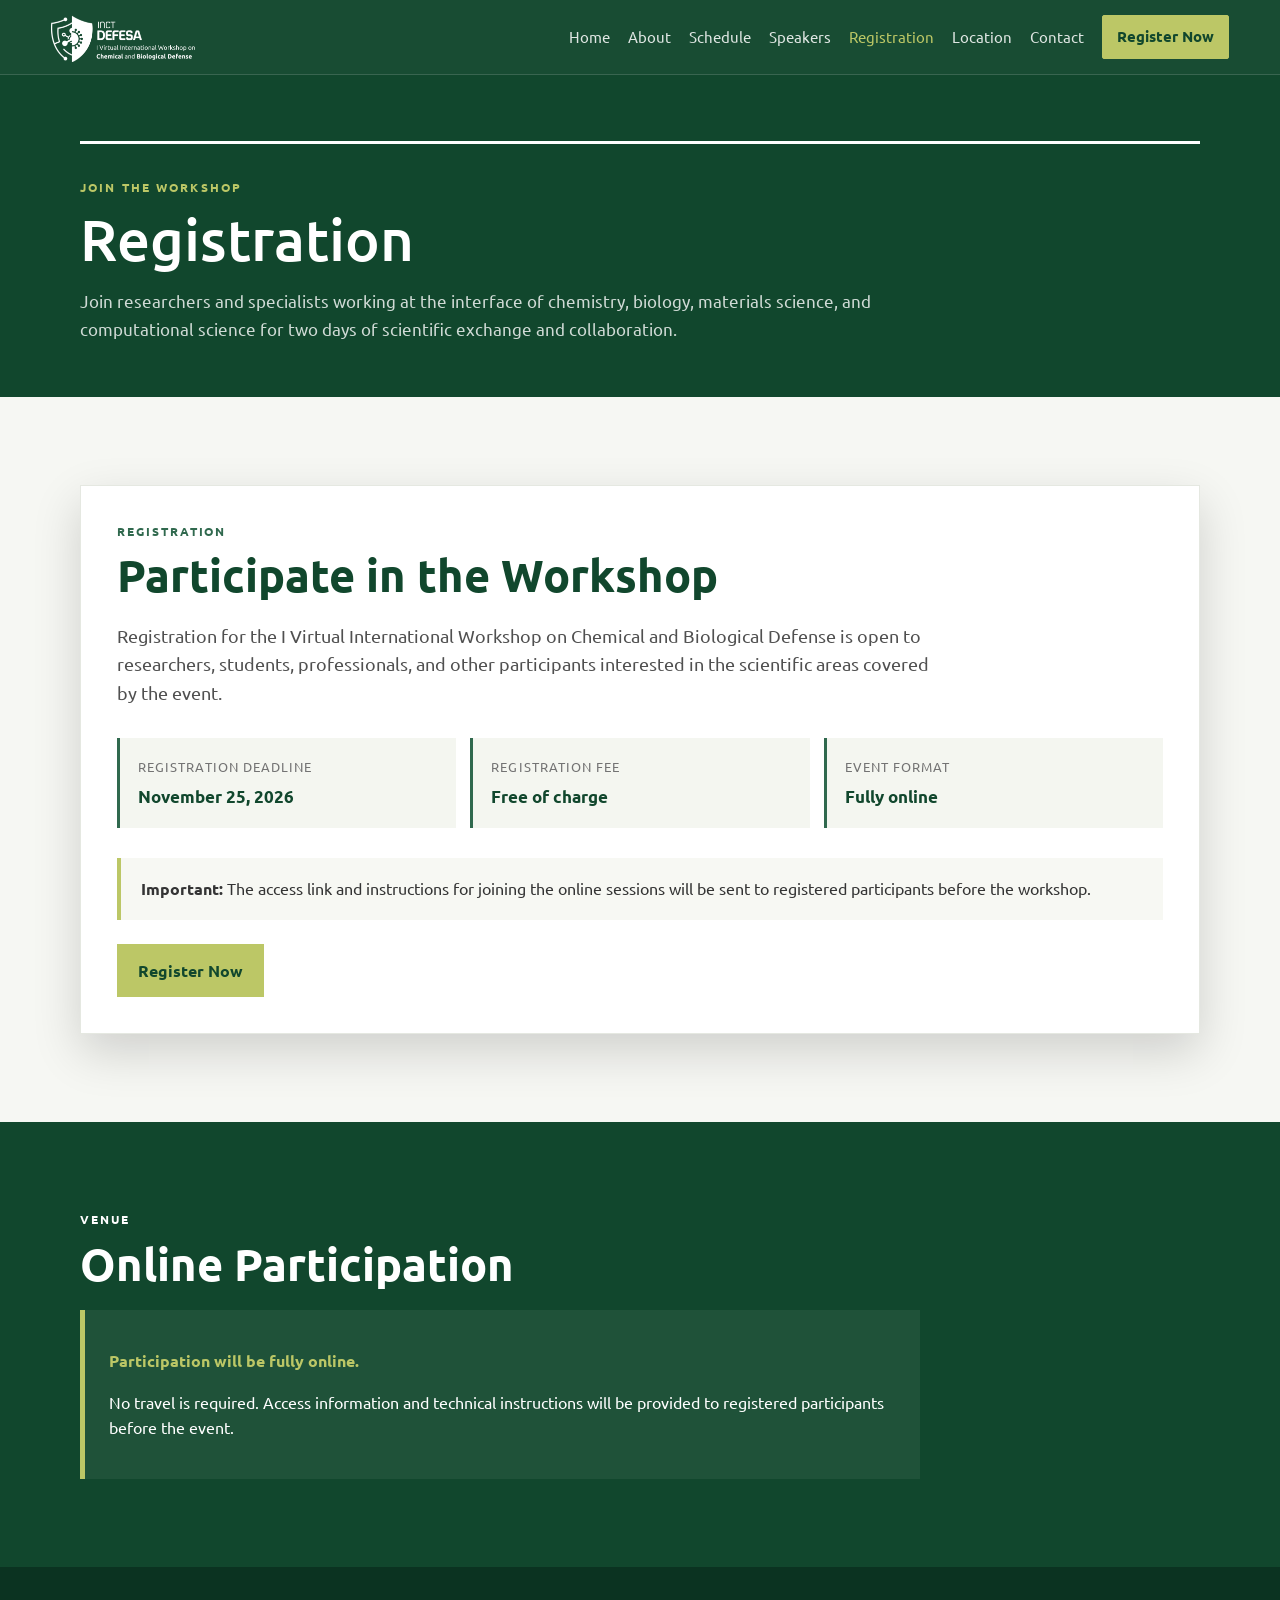
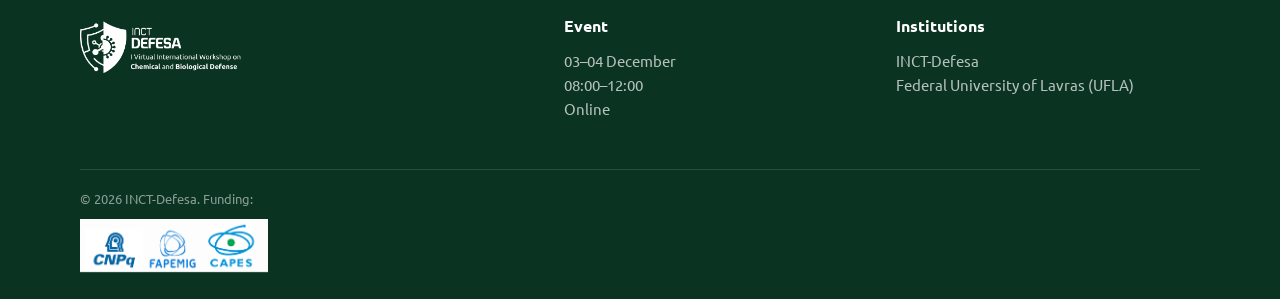
==== commit 5c1b0fa8: "Update inscricoes.html" ====
--- a/inscricoes.html
+++ b/inscricoes.html
@@ -503,7 +503,7 @@
   <div class="container">
 
     <div class="eyebrow">
-      Registration
+      Join the Workshop
     </div>
 
     <h1>
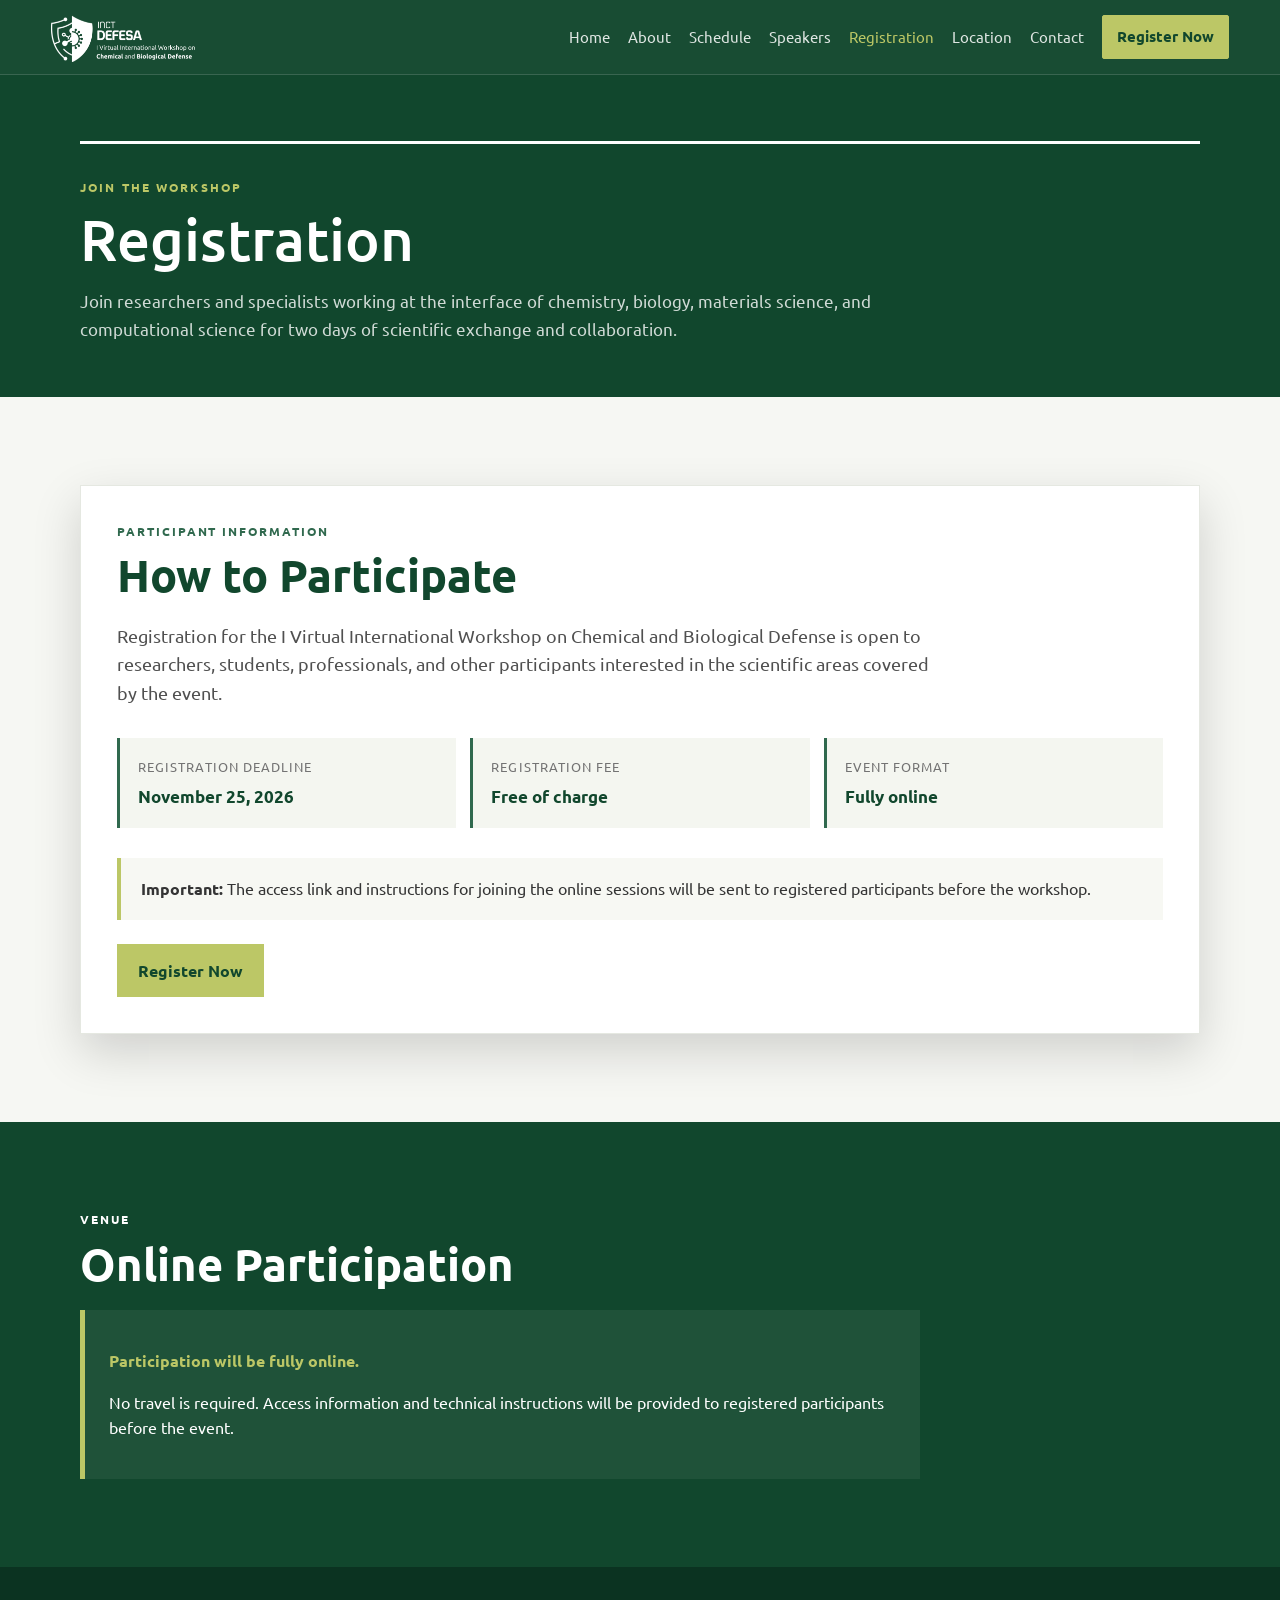
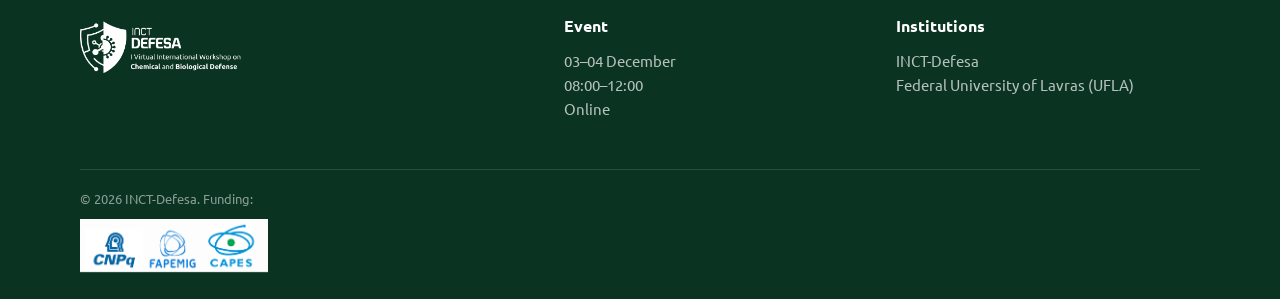
==== commit 6baedc10: "Update registration section titles in inscricoes.html" ====
--- a/inscricoes.html
+++ b/inscricoes.html
@@ -535,11 +535,11 @@
       <div class="registration-box">
 
         <div class="section-kicker">
-          Registration
+           Participant Information
         </div>
 
         <h2>
-          Participate in the Workshop
+           How to Participate
         </h2>
 
         <p class="lead">
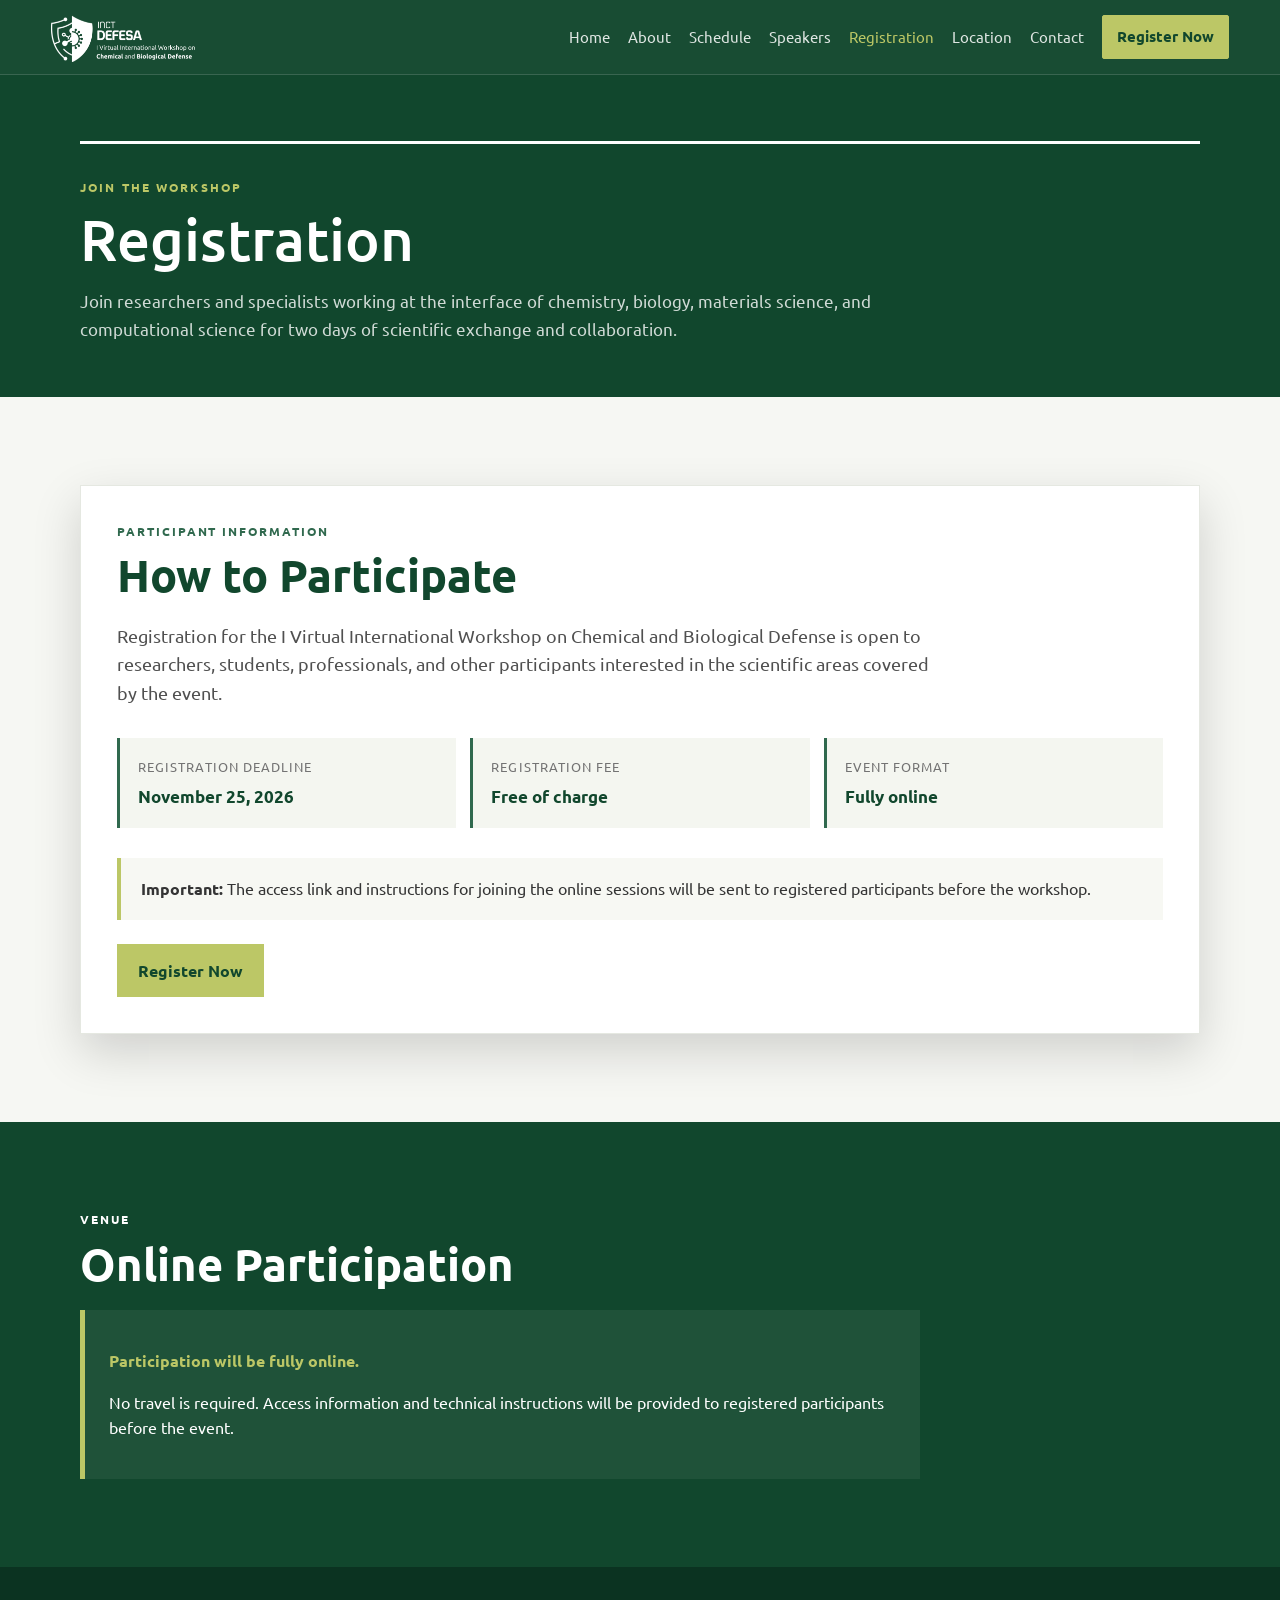
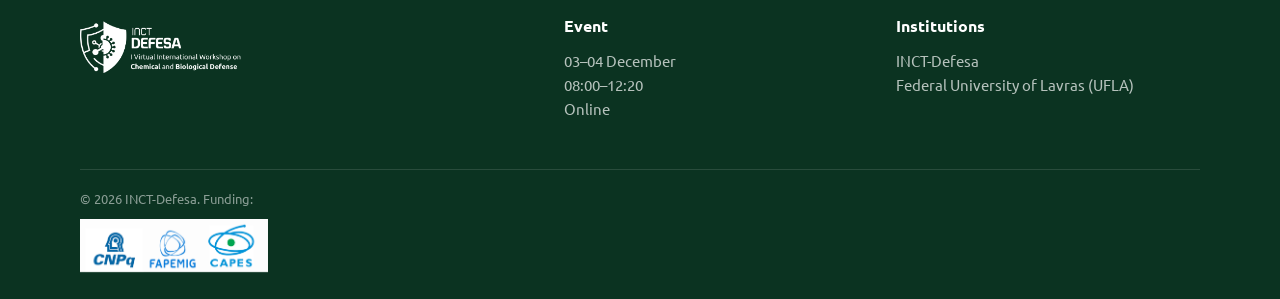
==== commit cd7ca5cb: "Update inscricoes.html" ====
--- a/inscricoes.html
+++ b/inscricoes.html
@@ -693,7 +693,7 @@
 
         <p>
           03–04 December<br>
-          08:00–12:00<br>
+          08:00–12:20<br>
           Online
         </p>
 
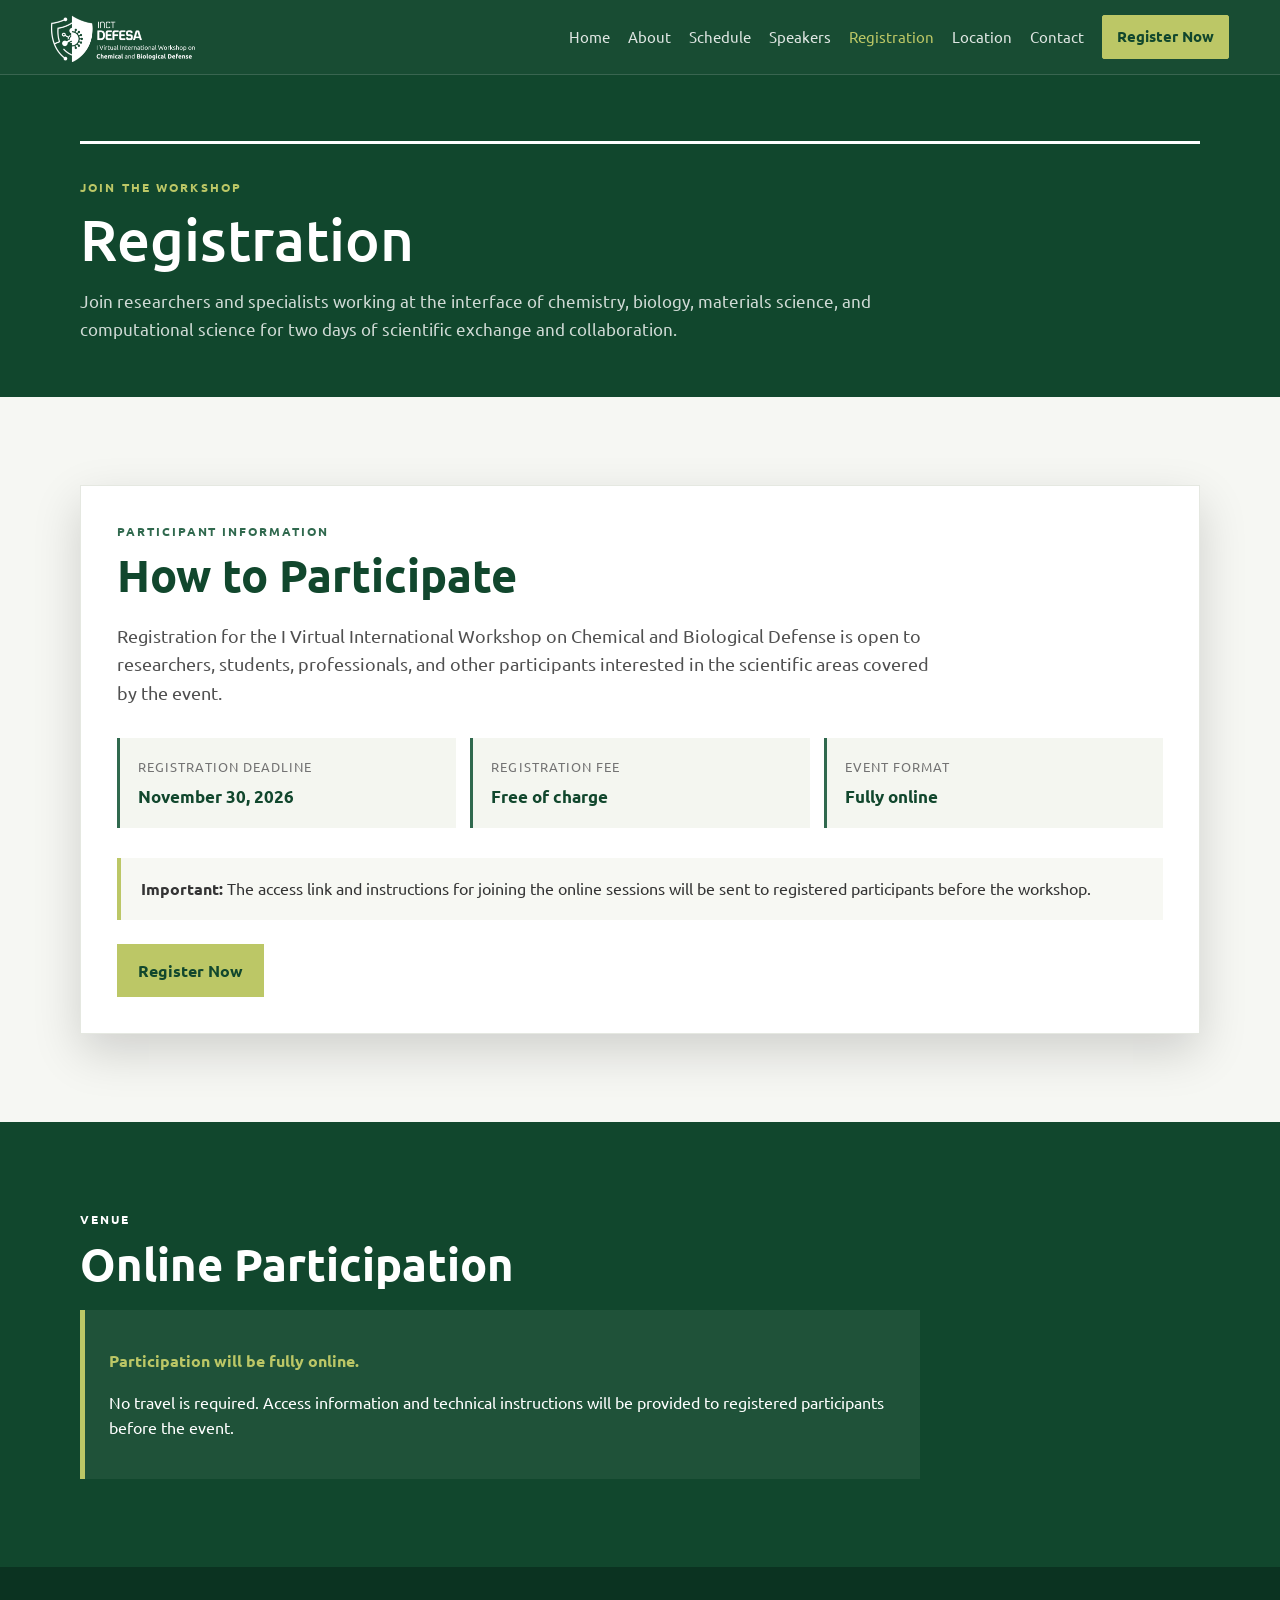
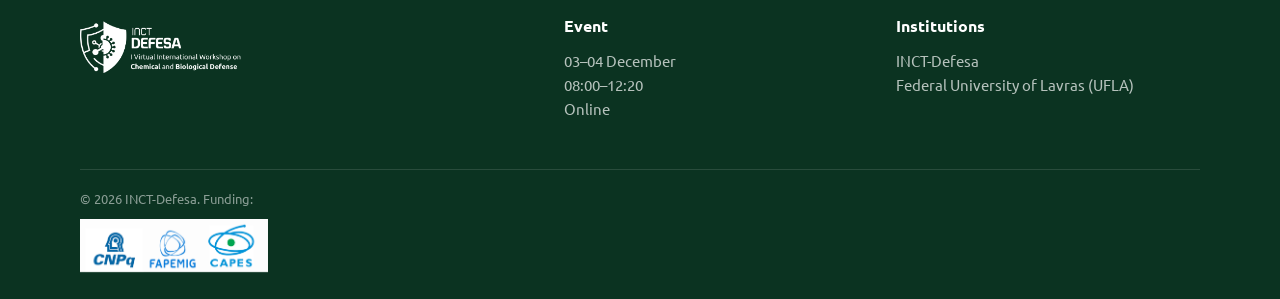
==== commit ca0acc38: "Update inscricoes.html" ====
--- a/inscricoes.html
+++ b/inscricoes.html
@@ -559,7 +559,7 @@
             </small>
 
             <strong>
-              November 25, 2026
+              November 30, 2026
             </strong>
 
           </div>
